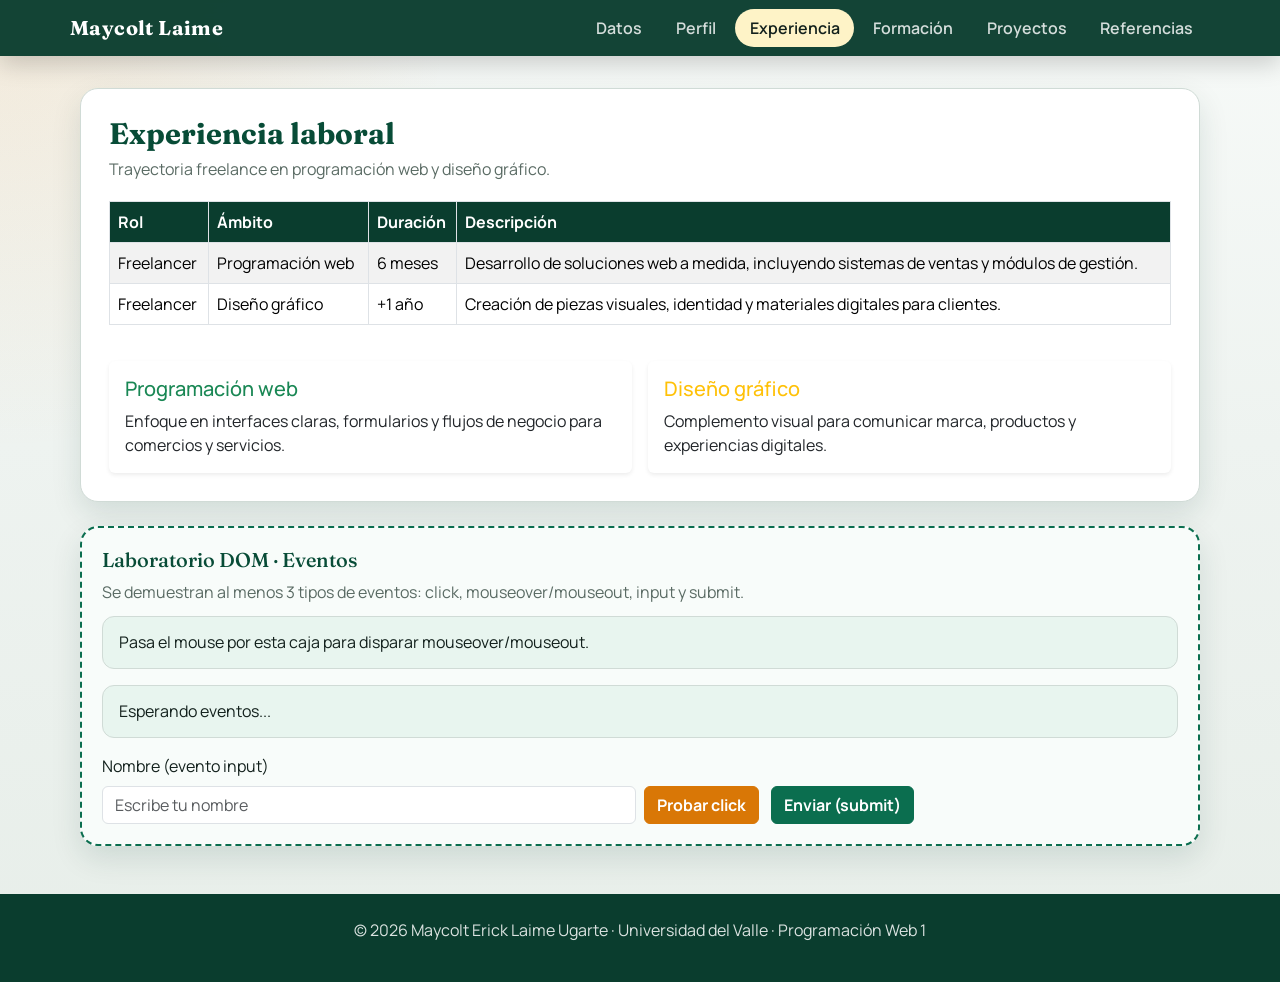
==== experiencia.html @ bbdc3c1c "se coloco un menu responsivo" ====
﻿<!DOCTYPE html>
<html lang="es">
<head>
  <meta charset="UTF-8">
  <meta name="viewport" content="width=device-width, initial-scale=1.0">
  <title>Experiencia laboral | Maycolt Erick Laime Ugarte</title>
  <link rel="preconnect" href="https://fonts.googleapis.com">
  <link rel="preconnect" href="https://fonts.gstatic.com" crossorigin>
  <link href="https://fonts.googleapis.com/css2?family=Fraunces:opsz,wght@9..144,600;9..144,700&family=Manrope:wght@400;600;700&display=swap" rel="stylesheet">
  <link href="https://cdn.jsdelivr.net/npm/bootstrap@5.3.3/dist/css/bootstrap.min.css" rel="stylesheet">
  <link rel="stylesheet" href="css/styles.css">
</head>
<body>
  <header class="site-header">
    <nav class="navbar navbar-expand-lg navbar-dark container">
      <a class="navbar-brand brand" href="index.html">Maycolt Laime</a>
      <button class="navbar-toggler" type="button" data-bs-toggle="collapse" data-bs-target="#mainNav">
        <span class="navbar-toggler-icon"></span>
      </button>
      <div class="collapse navbar-collapse" id="mainNav">
        <ul class="navbar-nav ms-auto">
          <li class="nav-item"><a class="nav-link" data-nav href="index.html">Datos</a></li>
          <li class="nav-item"><a class="nav-link" data-nav href="perfil.html">Perfil</a></li>
          <li class="nav-item"><a class="nav-link" data-nav href="experiencia.html">Experiencia</a></li>
          <li class="nav-item"><a class="nav-link" data-nav href="formacion.html">Formación</a></li>
          <li class="nav-item"><a class="nav-link" data-nav href="proyectos.html">Proyectos</a></li>
          <li class="nav-item"><a class="nav-link" data-nav href="referencias.html">Referencias</a></li>
        </ul>
      </div>
    </nav>
  </header>

  <main class="page-shell">
    <section class="section-block">
      <h2 class="section-title">Experiencia laboral</h2>
      <p class="section-lead">Trayectoria freelance en programación web y diseño gráfico.</p>

      <div class="table-responsive">
        <table class="table table-striped table-bordered experience-table align-middle">
          <thead>
            <tr>
              <th>Rol</th>
              <th>Ámbito</th>
              <th>Duración</th>
              <th>Descripción</th>
            </tr>
          </thead>
          <tbody>
            <tr>
              <td>Freelancer</td>
              <td>Programación web</td>
              <td>6 meses</td>
              <td>Desarrollo de soluciones web a medida, incluyendo sistemas de ventas y módulos de gestión.</td>
            </tr>
            <tr>
              <td>Freelancer</td>
              <td>Diseño gráfico</td>
              <td>+1 año</td>
              <td>Creación de piezas visuales, identidad y materiales digitales para clientes.</td>
            </tr>
          </tbody>
        </table>
      </div>

      <div class="row g-3 mt-1">
        <div class="col-md-6">
          <div class="card h-100 border-0 shadow-sm">
            <div class="card-body">
              <h3 class="h5 text-success">Programación web</h3>
              <p class="mb-0">Enfoque en interfaces claras, formularios y flujos de negocio para comercios y servicios.</p>
            </div>
          </div>
        </div>
        <div class="col-md-6">
          <div class="card h-100 border-0 shadow-sm">
            <div class="card-body">
              <h3 class="h5 text-warning">Diseño gráfico</h3>
              <p class="mb-0">Complemento visual para comunicar marca, productos y experiencias digitales.</p>
            </div>
          </div>
        </div>
      </div>
    </section>

    <section class="dom-lab section-block">
      <h3>Laboratorio DOM · Eventos</h3>
      <p class="section-lead mb-2">Se demuestran al menos 3 tipos de eventos: click, mouseover/mouseout, input y submit.</p>
      <div id="caja-hover" class="live-note">Pasa el mouse por esta caja para disparar mouseover/mouseout.</div>
      <p id="evento-live" class="live-note">Esperando eventos...</p>

      <form id="form-contacto-demo" class="row g-2 align-items-end">
        <div class="col-md-6">
          <label for="input-nombre-demo" class="form-label">Nombre (evento input)</label>
          <input id="input-nombre-demo" class="form-control" type="text" placeholder="Escribe tu nombre">
        </div>
        <div class="col-md-6 demo-toolbar">
          <button id="btn-evento-click" class="btn btn-amber" type="button">Probar click</button>
          <button class="btn btn-forest" type="submit">Enviar (submit)</button>
        </div>
      </form>
    </section>
  </main>

  <footer class="site-footer">
    <p>© 2026 Maycolt Erick Laime Ugarte · Universidad del Valle · Programación Web 1</p>
  </footer>

  <script src="https://cdn.jsdelivr.net/npm/bootstrap@5.3.3/dist/js/bootstrap.bundle.min.js"></script>
  <script src="js/main.js"></script>
</body>
</html>
---- css/styles.css ----
/* Paleta: bosque profundo + ámbar técnico */
:root {
  --bg: #eef3f0;
  --surface: #ffffff;
  --ink: #12201c;
  --muted: #5a6b64;
  --primary: #0b6e4f;
  --primary-dark: #084c37;
  --accent: #d97706;
  --accent-soft: #fef3c7;
  --line: #d0dbd6;
  --hero: #0a3d2e;
  --shadow: 0 12px 30px rgba(10, 61, 46, 0.12);
  --radius: 18px;
  --font-display: "Fraunces", Georgia, serif;
  --font-body: "Manrope", "Segoe UI", sans-serif;
}

* {
  box-sizing: border-box;
}

html {
  scroll-behavior: smooth;
}

body {
  margin: 0;
  font-family: var(--font-body);
  color: var(--ink);
  background:
    radial-gradient(circle at top left, rgba(217, 119, 6, 0.12), transparent 28%),
    linear-gradient(180deg, #f7faf8 0%, var(--bg) 45%, #e7eee9 100%);
  min-height: 100vh;
}

a {
  color: var(--primary);
  text-decoration: none;
}

a:hover {
  color: var(--accent);
}

img {
  max-width: 100%;
  display: block;
}

.site-header {
  position: sticky;
  top: 0;
  z-index: 1000;
  background: rgba(10, 61, 46, 0.96);
  backdrop-filter: blur(10px);
  box-shadow: 0 8px 24px rgba(0, 0, 0, 0.18);
}

.brand {
  font-family: var(--font-display);
  font-weight: 700;
  letter-spacing: 0.02em;
  color: #fff !important;
}

.navbar-dark .navbar-nav .nav-link {
  color: rgba(255, 255, 255, 0.82);
  font-weight: 600;
  margin: 0 0.15rem;
  border-radius: 999px;
  padding: 0.45rem 0.9rem !important;
}

.navbar-dark .navbar-nav .nav-link:hover,
.navbar-dark .navbar-nav .nav-link.active {
  color: #12201c !important;
  background: var(--accent-soft);
}

.page-shell {
  width: min(1120px, calc(100% - 2rem));
  margin: 2rem auto 3rem;
}

.hero-panel {
  display: grid;
  grid-template-columns: 1.1fr 0.9fr;
  gap: 2rem;
  align-items: center;
  background: linear-gradient(135deg, var(--hero), var(--primary-dark) 55%, #146c52);
  color: #fff;
  border-radius: calc(var(--radius) + 8px);
  padding: 2.5rem;
  box-shadow: var(--shadow);
  overflow: hidden;
  position: relative;
}

.hero-panel::after {
  content: "";
  position: absolute;
  inset: auto -10% -40% 40%;
  height: 280px;
  background: radial-gradient(circle, rgba(217, 119, 6, 0.35), transparent 70%);
  pointer-events: none;
}

.hero-kicker {
  display: inline-block;
  background: rgba(255, 255, 255, 0.12);
  border: 1px solid rgba(255, 255, 255, 0.2);
  border-radius: 999px;
  padding: 0.35rem 0.85rem;
  font-size: 0.85rem;
  margin-bottom: 1rem;
}

.hero-panel h1,
.section-title {
  font-family: var(--font-display);
  font-weight: 700;
  line-height: 1.15;
}

.hero-panel h1 {
  font-size: clamp(2rem, 4vw, 3.2rem);
  margin-bottom: 0.75rem;
}

.hero-panel p {
  color: rgba(255, 255, 255, 0.88);
  max-width: 36ch;
}

.profile-photo {
  width: min(320px, 100%);
  aspect-ratio: 1;
  object-fit: cover;
  border-radius: 28px;
  border: 4px solid rgba(255, 255, 255, 0.35);
  box-shadow: 0 18px 40px rgba(0, 0, 0, 0.28);
  margin-left: auto;
  transition: transform 0.35s ease, filter 0.35s ease;
}

.profile-photo.is-highlighted {
  transform: scale(1.04) rotate(-1.5deg);
  filter: saturate(1.15);
}

.section-block {
  background: var(--surface);
  border: 1px solid var(--line);
  border-radius: var(--radius);
  padding: 1.75rem;
  box-shadow: var(--shadow);
  margin-top: 1.5rem;
}

.section-title {
  font-size: 1.85rem;
  margin-bottom: 0.35rem;
  color: var(--primary-dark);
}

.section-lead {
  color: var(--muted);
  margin-bottom: 1.25rem;
}

.contact-grid {
  display: grid;
  grid-template-columns: repeat(2, minmax(0, 1fr));
  gap: 1rem;
}

.contact-item {
  background: #f7fbf9;
  border: 1px solid var(--line);
  border-radius: 14px;
  padding: 1rem 1.1rem;
}

.contact-item strong {
  display: block;
  color: var(--primary);
  font-size: 0.85rem;
  text-transform: uppercase;
  letter-spacing: 0.04em;
  margin-bottom: 0.35rem;
}

.demo-toolbar {
  display: flex;
  flex-wrap: wrap;
  gap: 0.75rem;
  margin-top: 1.25rem;
}

.btn-forest {
  background: var(--primary);
  border-color: var(--primary);
  color: #fff;
  font-weight: 700;
}

.btn-forest:hover,
.btn-forest:focus {
  background: var(--primary-dark);
  border-color: var(--primary-dark);
  color: #fff;
}

.btn-amber {
  background: var(--accent);
  border-color: var(--accent);
  color: #fff;
  font-weight: 700;
}

.btn-amber:hover,
.btn-amber:focus {
  background: #b45309;
  border-color: #b45309;
  color: #fff;
}

.theme-warm {
  background: linear-gradient(180deg, #fff8eb, #fff) !important;
  border-color: #f1d3a0 !important;
}

.theme-warm .section-title {
  color: #92400e;
}

.profile-layout {
  display: grid;
  grid-template-columns: 0.9fr 1.1fr;
  gap: 1.5rem;
}

.quote-box {
  background: var(--hero);
  color: #fff;
  border-radius: var(--radius);
  padding: 2rem;
  min-height: 100%;
}

.quote-box h2 {
  font-family: var(--font-display);
  font-size: 1.7rem;
}

.skill-chip {
  display: inline-block;
  margin: 0.25rem 0.35rem 0.25rem 0;
  padding: 0.4rem 0.8rem;
  border-radius: 999px;
  background: #e7f5ef;
  color: var(--primary-dark);
  font-weight: 700;
  font-size: 0.9rem;
}

.skill-chip.active-chip {
  background: var(--accent);
  color: #fff;
}

.experience-table th {
  background: var(--hero);
  color: #fff;
}

.timeline {
  list-style: none;
  margin: 0;
  padding: 0;
  border-left: 3px solid var(--primary);
}

.timeline li {
  position: relative;
  padding: 0 0 1.5rem 1.4rem;
}

.timeline li::before {
  content: "";
  position: absolute;
  left: -8px;
  top: 0.35rem;
  width: 13px;
  height: 13px;
  border-radius: 50%;
  background: var(--accent);
  border: 2px solid #fff;
  box-shadow: 0 0 0 2px var(--primary);
}

.project-grid {
  display: grid;
  grid-template-columns: repeat(2, minmax(0, 1fr));
  gap: 1rem;
}

.project-card {
  border: 1px solid var(--line);
  border-radius: 16px;
  padding: 1.25rem;
  background: linear-gradient(180deg, #fbfffd, #f4faf7);
  transition: transform 0.25s ease, box-shadow 0.25s ease;
}

.project-card:hover {
  transform: translateY(-4px);
  box-shadow: var(--shadow);
}

.badge-win {
  background: var(--accent) !important;
}

.reference-board {
  display: grid;
  grid-template-columns: 1fr 1fr;
  gap: 1rem;
}

.reference-card {
  border-left: 5px solid var(--primary);
  background: #fff;
  border-radius: 12px;
  padding: 1.25rem;
  box-shadow: var(--shadow);
}

.dom-lab {
  margin-top: 1.5rem;
  border: 2px dashed var(--primary);
  border-radius: var(--radius);
  padding: 1.25rem;
  background: #f8fcfa;
}

.dom-lab h3 {
  font-family: var(--font-display);
  color: var(--primary-dark);
  font-size: 1.25rem;
}

.live-note {
  min-height: 2.5rem;
  padding: 0.85rem 1rem;
  border-radius: 12px;
  background: #e8f5ef;
  border: 1px solid var(--line);
  margin: 0.75rem 0 1rem;
}

.dynamic-list {
  list-style: none;
  padding: 0;
  margin: 0;
}

.dynamic-list li {
  display: flex;
  justify-content: space-between;
  gap: 1rem;
  align-items: center;
  padding: 0.7rem 0.85rem;
  border-bottom: 1px solid var(--line);
}

.site-footer {
  background: var(--hero);
  color: rgba(255, 255, 255, 0.85);
  text-align: center;
  padding: 1.5rem 1rem;
  margin-top: 2rem;
}

.site-footer a {
  color: #fcd34d;
}

@media (max-width: 900px) {
  .hero-panel,
  .profile-layout,
  .project-grid,
  .reference-board,
  .contact-grid {
    grid-template-columns: 1fr;
  }

  .profile-photo {
    margin: 0 auto;
  }
}
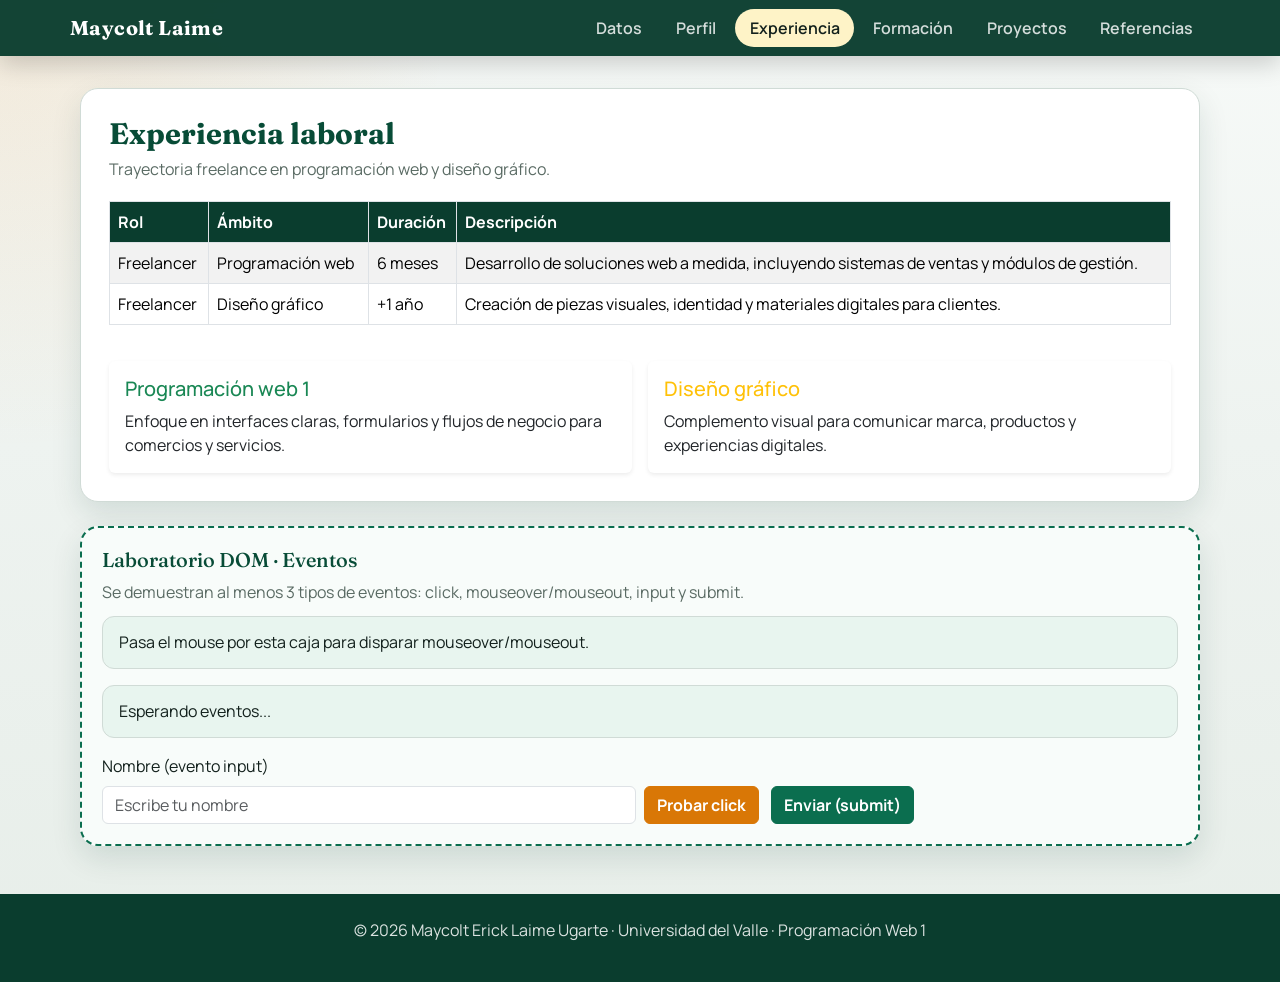
==== commit 43803684: "cambio en los comentarios de algunos textos" ====
--- a/experiencia.html
+++ b/experiencia.html
@@ -66,7 +66,7 @@
         <div class="col-md-6">
           <div class="card h-100 border-0 shadow-sm">
             <div class="card-body">
-              <h3 class="h5 text-success">Programación web</h3>
+              <h3 class="h5 text-success">Programación web 1</h3>
               <p class="mb-0">Enfoque en interfaces claras, formularios y flujos de negocio para comercios y servicios.</p>
             </div>
           </div>
